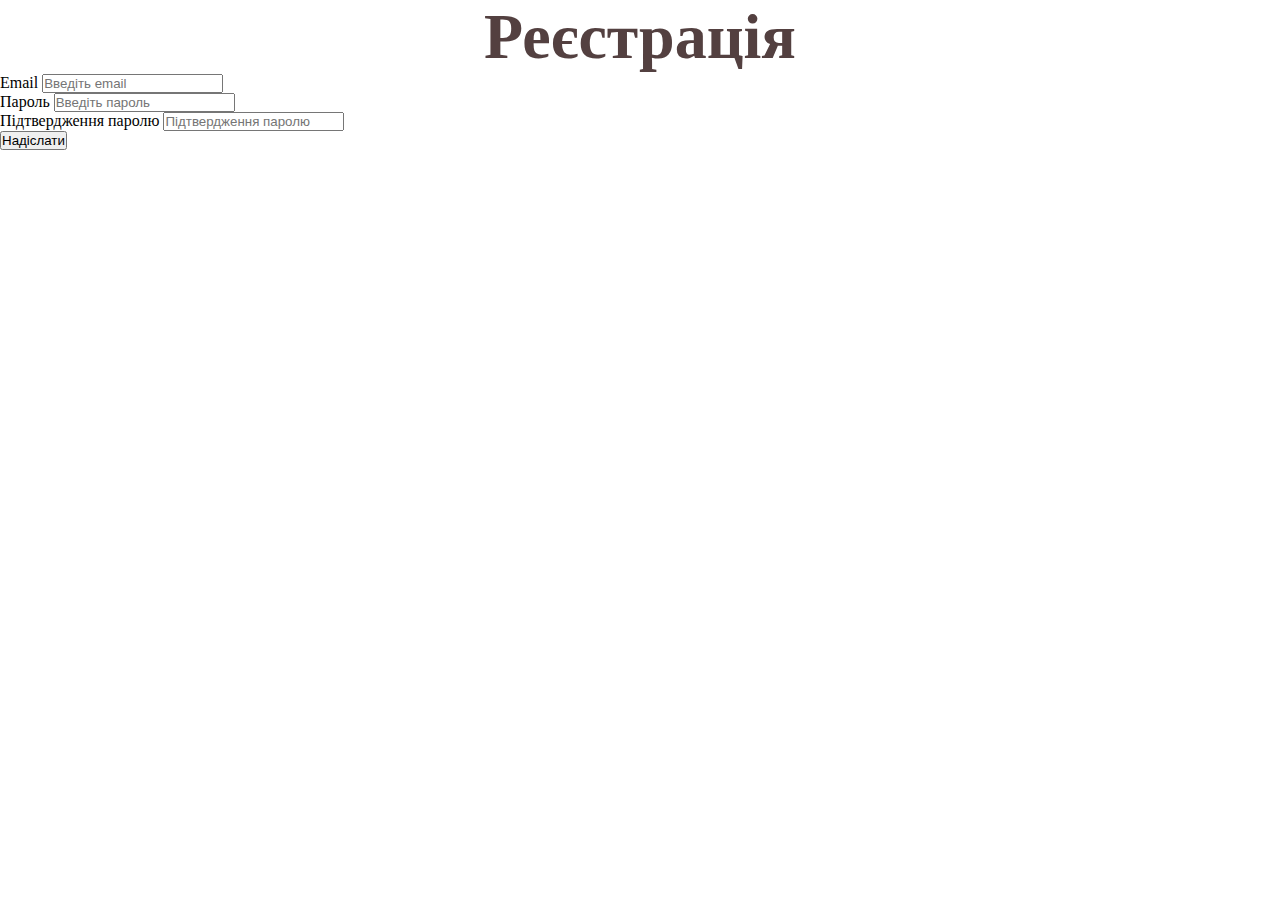
==== pages/index.html @ 6221297f "forms" ====
<!DOCTYPE html>
<html lang="en">

<head>
    <meta charset="UTF-8">
    <meta http-equiv="X-UA-Compatible" content="IE=edge">
    <meta name="viewport" content="width=device-width, initial-scale=1.0">
    <title>Lesson 6 Homework 7</title>
    <link rel="stylesheet" href="../style.css">
</head>

<body>
    <header>
    </header>
    <main>
        <section>
            <h1>Реєстрація</h1>
            <form action="https://fom.in.ua/echo" method="post">
                <p>
                    <label> Email
                        <input type="email" name="email" placeholder="Введіть email" required>
                    </label>
                </p>
                <p>
                    <label> Пароль
                        <input type="password" name="password" placeholder="Введіть пароль" required>
                    </label>
                </p>
                <p>
                    <label> Підтвердження паролю
                        <input type="password" name="password check" placeholder="Підтвердження паролю" required>
                    </label>
                </p>
                <p>
                    <button type="submit">Надіслати</button>
                </p>
            </form>
        </section>
    </main>
    <footer></footer>
</body>

</html>
---- style.css ----
* {
  margin: 0;
  padding: 0;
}

.wrapper {
  max-width: 1140px;
  background-color: #4e3333ae;
  margin-left: auto;
  margin-right: auto;
  padding-bottom: 10px;
}

.line {
  max-width: 1000px;
  background-color: #e6e6e6;
  margin-bottom: 15px;
  margin-left: auto;
  margin-right: auto;
}

.clearfix {
  clear: both;
}

.square > p {
  font-size: 64px;
  text-align: center;
  color: #ffffff;
  margin-top: 30%;
}

.small > p {
  font-size: 64px;
  text-align: center;
  color: #ffffff;
  margin-top: 10%;
}

h1 {
  font-size: 64px;
  text-align: center;
  color: #534040;
}

h2 {
  font-size: 48px;
  text-align: center;
  color: #ffffff;
}

.square {
  width: 200px;
  height: 200px;
  background: #fc8f8f;
  align-items: center;
  display: inline-block;
}

.small {
  width: 100px;
  height: 100px;
  background: #fc8f8f;
  align-items: center;
  margin-left: 10px;
  display: inline-block;
}

.first {
  float: left;
}

.second {
  float: right;
}

.margin {
  margin-left: 10px;
}
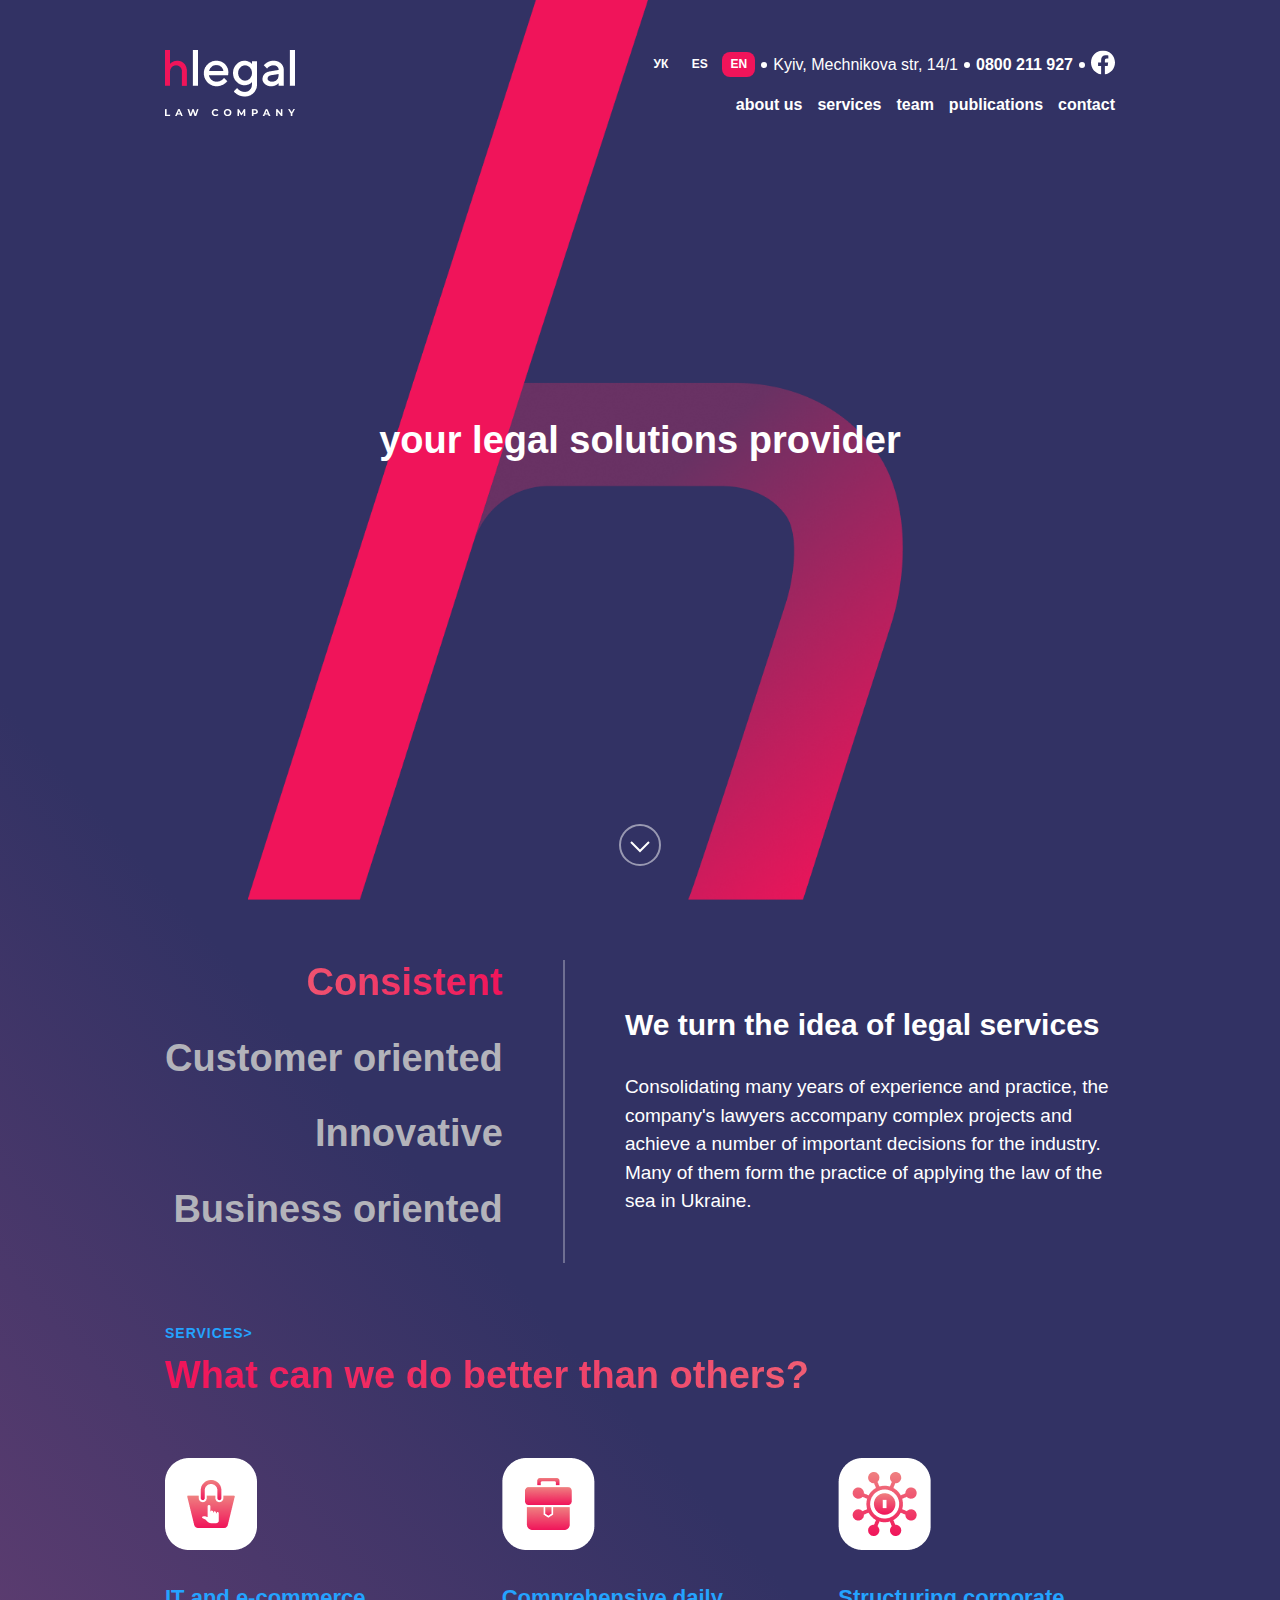
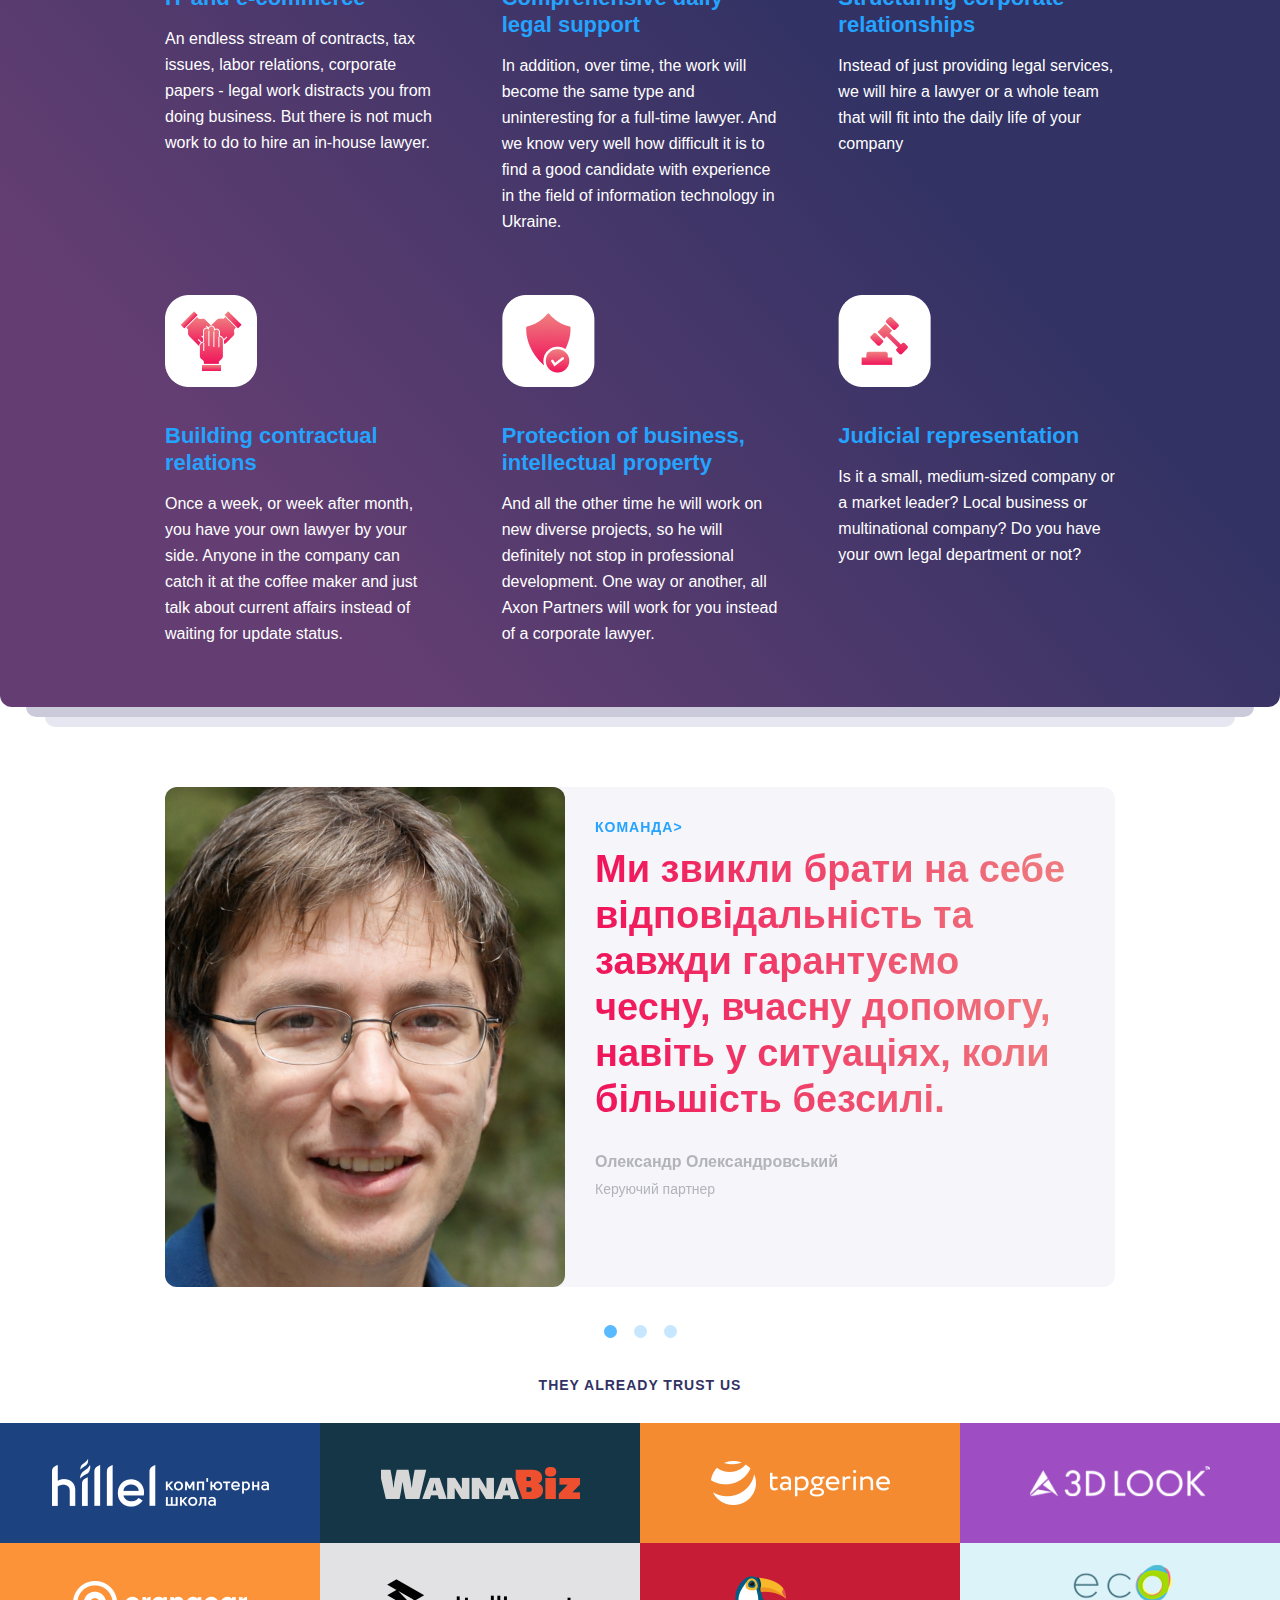
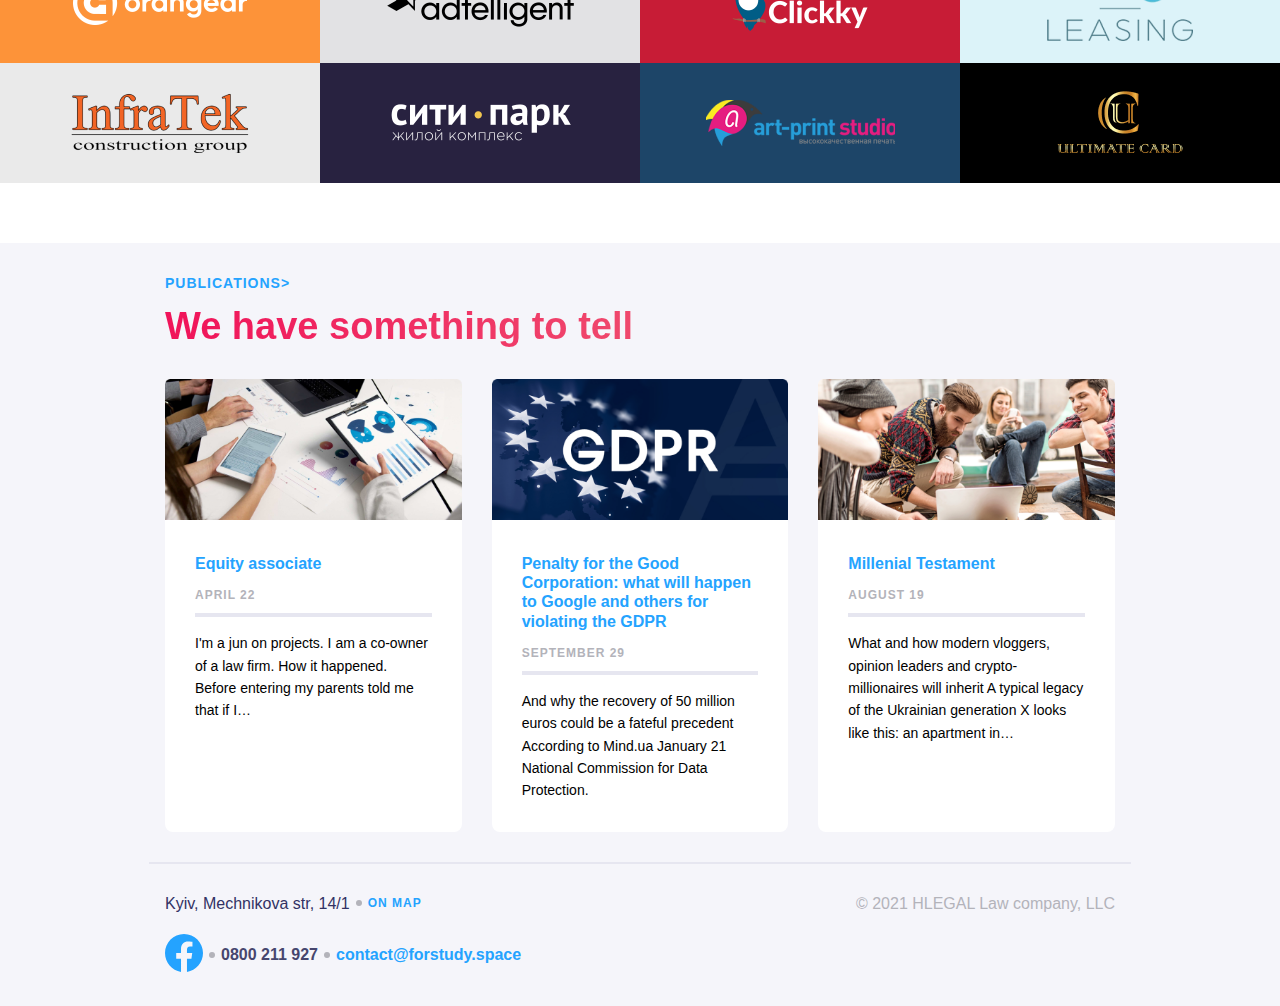
==== commit 9f35349f: "connect pages" ====
--- a/pages/index.html
+++ b/pages/index.html
@@ -5,39 +5,421 @@
     <meta charset="UTF-8">
     <meta http-equiv="X-UA-Compatible" content="IE=edge">
     <meta name="viewport" content="width=device-width, initial-scale=1.0">
-    <title>Lesson 6 Homework 7</title>
-    <link rel="stylesheet" href="../style.css">
+    <title>Homepage</title>
+    <link rel="stylesheet" href="../assets/slick-1.8.1/slick/slick.css">
+    <link rel="stylesheet" href="../assets/slick-1.8.1/slick/slick-theme.css">
+    <link rel="stylesheet" href="../fonts/fonts.css">
+    <link rel="stylesheet" href="../styles/style.css">
+    <link rel="stylesheet" href="../media/media.css">
+    <script>
+        function scrollToElem(elem) {
+            event.preventDefault()
+            const target = document.querySelector(elem.hash)
+            window.scrollTo({
+                top: target.offsetTop,
+                behavior: "smooth"
+            })
+        }
+    </script>
 </head>
 
 <body>
-    <header>
-    </header>
+    <div class="gradient_wrapper">
+
+        <div class="header_fix">
+            <header class="container header">
+                <div class="head_left">
+                    <div class="head_logo">
+                        <img src="../images/logo_white.png" alt="logo">
+                        <!-- <img src="./images/slash.png" alt="slash">
+                <p class="page_name">contact</p> -->
+                    </div>
+                    <img src="../images/LAWCOMPANY_white.png" alt="lawcompany">
+                </div>
+                <div class="head_right">
+                    <div class="contact_stroke">
+                        <div class="lang">
+                            <p>УК</p>
+                        </div>
+                        <div class="lang">
+                            <p>ES</p>
+                        </div>
+                        <div class="lang">
+                            <p class="active_lang">EN</p>
+                        </div>
+                        <div class="circle"></div>
+                        <p>Kyiv, Mechnikova str, 14/1</p>
+                        <div class="circle"></div>
+                        <a href="tel:0800211927" class="phone">0800 211 927</a>
+                        <div class="circle"></div>
+                        <p>
+                            <a href="#" class="facebook">
+                                <svg width="24" height="25" viewBox="0 0 24 25" fill="none"
+                                    xmlns="http://www.w3.org/2000/svg">
+                                    <g clip-path="url(#clip0_80116_2872)">
+                                        <path
+                                            d="M24 12.5733C24 5.90541 18.6274 0.5 12 0.5C5.37258 0.5 0 5.90541 0 12.5733C0 18.5995 4.38823 23.5943 10.125 24.5V16.0633H7.07813V12.5733H10.125V9.91343C10.125 6.88755 11.9165 5.21615 14.6576 5.21615C15.9705 5.21615 17.3438 5.45195 17.3438 5.45195V8.42313H15.8306C14.3399 8.42313 13.875 9.35379 13.875 10.3086V12.5733H17.2031L16.6711 16.0633H13.875V24.5C19.6118 23.5943 24 18.5995 24 12.5733Z"
+                                            fill="#B3B3BA" />
+                                    </g>
+                                    <defs>
+                                        <clipPath id="clip0_80116_2872">
+                                            <rect width="24" height="24" fill="white" transform="translate(0 0.5)" />
+                                        </clipPath>
+                                    </defs>
+                                </svg>
+                            </a>
+                        </p>
+                    </div>
+                    <div class="head_left_hidden">
+                        <div class="head_logo">
+                            <img src="../images/logo_white.png" alt="logo">
+                            <!-- <img src="./images/slash.png" alt="slash"> -->
+                            <!-- <h1 class="page_name">contact</h1> -->
+                        </div>
+                        <img src="../images/LAWCOMPANY_white.png" alt="lawcompany">
+                    </div>
+                    <nav class="nav">
+                        <ul class="nav_ul">
+                            <li>
+                                <a href="#" class="nav_li_main">about us</a>
+                            </li>
+                            <li>
+                                <a href="../pages/services_page.html" class="nav_li_main">services</a>
+                            </li>
+                            <li>
+                                <a href="../pages/team_page.html" class="nav_li_main">team</a>
+                            </li>
+                            <li>
+                                <a href="#" class="nav_li_main">publications</a>
+                            </li>
+                            <li>
+                                <a href="../pages/contact_page.html" class="nav_li_main">contact</a>
+                            </li>
+                        </ul>
+                    </nav>
+                </div>
+            </header>
+        </div>
+        <section class="mobile_header">
+            <div class="halftransparent">
+                <div class="flex_head container">
+                    <div class="contact_stroke">
+                        <div class="lang">
+                            <p>УК</p>
+                        </div>
+                        <div class="lang">
+                            <p>ES</p>
+                        </div>
+                        <div class="lang">
+                            <p class="active_lang">EN</p>
+                        </div>
+                    </div>
+                    <a href="tel:0800211927" class="phone">0800 211 927</a>
+                </div>
+            </div>
+            <div class="second_mob_head container">
+                <div class="head_left_hidden">
+                    <div class="head_logo">
+                        <img src="../images/logo_white.png" alt="logo">
+                        <!-- <img src="./images/slash.png" alt="slash" class="slash">
+                    <p class="page_name">contact</p> -->
+                    </div>
+                    <img src="../images/LAWCOMPANY_white.png" alt="lawcompany" class="lawcompany">
+                </div>
+                <div class="burger_container">
+                    <input class="check" type="checkbox">
+                    <p class="burger">
+                        <span></span>
+                        <span></span>
+                        <span></span>
+                        <span></span>
+                    </p>
+                    <nav class="nav_burger">
+                        <ul>
+                            <li><a href="#" class="nav_link_burger">about us</a></li>
+                            <li><a href="../pages/services_page.html" class="nav_link_burger">services</a></li>
+                            <li><a href="../pages/team_page.html" class="nav_link_burger">team</a></li>
+                            <li><a href="#" class="nav_link_burger">publications</a></li>
+                            <li><a href="../pages/contact_page.html" class="nav_link_burger">contact</a></li>
+                        </ul>
+                    </nav>
+                </div>
+            </div>
+        </section>
+        <div class="first_section">
+            <h1 class="homepage_h1">your legal solutions provider</h1>
+            <a href="#tabs" onclick="scrollToElem(this)" class="downscroll">
+                <svg width="42" height="42" viewBox="0 0 42 42" fill="none" xmlns="http://www.w3.org/2000/svg">
+                    <g clip-path="url(#clip0_22728_11340)">
+                        <circle opacity="0.5" cx="21" cy="21" r="20" stroke="white" stroke-width="2" />
+                        <path d="M12 18L21 27L30 18" stroke="white" stroke-width="2" />
+                    </g>
+                    <defs>
+                        <clipPath id="clip0_22728_11340">
+                            <rect width="42" height="42" fill="white" />
+                        </clipPath>
+                    </defs>
+                </svg>
+            </a>
+        </div>
+        <div id="tabs" class="section_tabs">
+            <div class="container">
+                <div class="tabs_flex align-items-start">
+                    <div class="nav flex-column nav-pills me-3" id="v-pills-tab" role="tablist"
+                        aria-orientation="vertical">
+                        <button class="nav-link active" id="v-pills-home-tab" data-bs-toggle="pill"
+                            data-bs-target="#v-pills-home" type="button" role="tab" aria-controls="v-pills-home"
+                            aria-selected="true">Consistent</button>
+                        <button class="nav-link" id="v-pills-profile-tab" data-bs-toggle="pill"
+                            data-bs-target="#v-pills-profile" type="button" role="tab" aria-controls="v-pills-profile"
+                            aria-selected="false">Customer oriented</button>
+                        <button class="nav-link" id="v-pills-messages-tab" data-bs-toggle="pill"
+                            data-bs-target="#v-pills-messages" type="button" role="tab" aria-controls="v-pills-messages"
+                            aria-selected="false">Innovative</button>
+                        <button class="nav-link" id="v-pills-settings-tab" data-bs-toggle="pill"
+                            data-bs-target="#v-pills-settings" type="button" role="tab" aria-controls="v-pills-settings"
+                            aria-selected="false">Business oriented</button>
+                    </div>
+                    <div class="tabs_line"></div>
+                    <div class="tab-content" id="v-pills-tabContent">
+                        <div class="tab-pane fade show active" id="v-pills-home" role="tabpanel"
+                            aria-labelledby="v-pills-home-tab">
+                            <h2 class="h2_tabs">We turn the idea of legal services</h2>
+                            <p class="tabs_p">Consolidating many years of experience and practice, the company's lawyers
+                                accompany complex projects and achieve a number of important decisions for the industry.
+                                Many of them form the practice of applying the law of the sea in Ukraine.</p>
+                        </div>
+                        <div class="tab-pane fade" id="v-pills-profile" role="tabpanel"
+                            aria-labelledby="v-pills-profile-tab">
+                            <h2 class="h2_tabs">We are customer oriented</h2>
+                            <p class="tabs_p">Consolidating many years of experience and practice, the company's lawyers
+                                accompany complex projects and achieve a number of important decisions for the industry.
+                                Many of them form the practice of applying the law of the sea in Ukraine.</p>
+                        </div>
+                        <div class="tab-pane fade" id="v-pills-messages" role="tabpanel"
+                            aria-labelledby="v-pills-messages-tab">
+                            <h2 class="h2_tabs">We are innovative</h2>
+                            <p class="tabs_p">Consolidating many years of experience and practice, the company's lawyers
+                                accompany complex projects and achieve a number of important decisions for the industry.
+                                Many of them form the practice of applying the law of the sea in Ukraine.</p>
+                        </div>
+                        <div class="tab-pane fade" id="v-pills-settings" role="tabpanel"
+                            aria-labelledby="v-pills-settings-tab">
+                            <h2 class="h2_tabs">We are business oriented</h2>
+                            <p class="tabs_p">Consolidating many years of experience and practice, the company's lawyers
+                                accompany complex projects and achieve a number of important decisions for the industry.
+                                Many of them form the practice of applying the law of the sea in Ukraine.</p>
+                        </div>
+                    </div>
+                </div>
+            </div>
+        </div>
+        <div class="section_cards container">
+            <a href="../pages/services_page.html" class="services_link">services&#62;</a>
+            <h2 class="cards_common_title">What can we do better than others?</h2>
+            <div class="cards_flex">
+                <div class="product_card">
+                    <img src="../images/card_icon_1.png" alt="icon1" class="product_card_image">
+                    <h3 class="product_card_title">IT and e-commerce</h3>
+                    <p class="product_card_text">An endless stream of contracts, tax issues, labor relations, corporate
+                        papers - legal work distracts you from doing business. But there is not much work to do to hire
+                        an in-house lawyer.</p>
+                </div>
+                <div class="product_card">
+                    <img src="../images/card_icon_2.png" alt="icon2" class="product_card_image">
+                    <h3 class="product_card_title">Comprehensive daily legal support</h3>
+                    <p class="product_card_text">In addition, over time, the work will become the same type and
+                        uninteresting for a full-time lawyer. And we know very well how difficult it is to find a good
+                        candidate with experience in the field of information technology in Ukraine.</p>
+                </div>
+                <div class="product_card">
+                    <img src="../images/card_icon_3.png" alt="icon3" class="product_card_image">
+                    <h3 class="product_card_title">Structuring corporate relationships</h3>
+                    <p class="product_card_text">Instead of just providing legal services, we will hire a lawyer or a
+                        whole team that will fit into the daily life of your company</p>
+                </div>
+                <div class="product_card">
+                    <img src="../images/card_icon_4.png" alt="icon4" class="product_card_image">
+                    <h3 class="product_card_title">Building contractual relations</h3>
+                    <p class="product_card_text">Once a week, or week after month, you have your own lawyer by your
+                        side. Anyone in the company can catch it at the coffee maker and just talk about current affairs
+                        instead of waiting for update status.</p>
+                </div>
+                <div class="product_card">
+                    <img src="../images/card_icon_5.png" alt="icon5" class="product_card_image">
+                    <h3 class="product_card_title">Protection of business, intellectual property</h3>
+                    <p class="product_card_text">And all the other time he will work on new diverse projects, so he will
+                        definitely not stop in professional development. One way or another, all Axon Partners will work
+                        for you instead of a corporate lawyer.</p>
+                </div>
+                <div class="product_card">
+                    <img src="../images/card_icon_6.png" alt="icon6" class="product_card_image">
+                    <h3 class="product_card_title">Judicial representation</h3>
+                    <p class="product_card_text">Is it a small, medium-sized company or a market leader? Local business
+                        or multinational company? Do you have your own legal department or not?</p>
+                </div>
+            </div>
+        </div>
+    </div>
+    <div class="gray_underlevel1"></div>
+    <div class="gray_underlevel2"></div>
+
+
     <main>
+
         <section>
-            <h1>Реєстрація</h1>
-            <form action="https://fom.in.ua/echo" method="post">
-                <p>
-                    <label> Email
-                        <input type="email" name="email" placeholder="Введіть email" required>
-                    </label>
-                </p>
-                <p>
-                    <label> Пароль
-                        <input type="password" name="password" placeholder="Введіть пароль" required>
-                    </label>
-                </p>
-                <p>
-                    <label> Підтвердження паролю
-                        <input type="password" name="password check" placeholder="Підтвердження паролю" required>
-                    </label>
-                </p>
-                <p>
-                    <button type="submit">Надіслати</button>
-                </p>
-            </form>
+            <div id="slider" class="slick_slider container">
+                <div class="slider_flex">
+                    <img src="../images/Team-1.png" alt="team1" class="slider_image">
+                    <div class="slider_right">
+                        <a href="./team_page.html" class="services_link">команда&#62;</a>
+                        <h2 class="cards_common_title">Ми звикли брати на себе відповідальність та завжди гарантуємо
+                            чесну, вчасну допомогу, навіть у ситуаціях, коли більшість безсилі.</h2>
+                        <p class="team_name">Олександр Олександровський</p>
+                        <p class="team_position">Керуючий партнер</p>
+                    </div>
+                </div>
+                <div class="slider_flex">
+                    <img src="../images/Team-5.png" alt="team5" class="slider_image">
+                    <div class="slider_right">
+                        <a href="./team_page.html" class="services_link">команда&#62;</a>
+                        <h2 class="cards_common_title">Ми звикли брати на себе відповідальність та завжди гарантуємо
+                            чесну, вчасну допомогу, навіть у ситуаціях, коли більшість безсилі.</h2>
+                        <p class="team_name">Оксана Кобзар</p>
+                        <p class="team_position">Юрист, партнер-співласник</p>
+                    </div>
+                </div>
+                <div class="slider_flex">
+                    <img src="../images/Team-2.png" alt="team2" class="slider_image">
+                    <div class="slider_right">
+                        <a href="./team_page.html" class="services_link">команда&#62;</a>
+                        <h2 class="cards_common_title">Ми звикли брати на себе відповідальність та завжди гарантуємо
+                            чесну, вчасну допомогу, навіть у ситуаціях, коли більшість безсилі.</h2>
+                        <p class="team_name">Євген Патриков</p>
+                        <p class="team_position">Фінансовий директор</p>
+                    </div>
+                </div>
+            </div>
+        </section>
+        <section class="brands_section">
+            <p class="brand_title">they already trust us</p>
+            <div class="brand_cards">
+                <div class="brand_card card_1">
+                    <img src="../images/brand1.png" alt="brand1" class="brand_image">
+                </div>
+                <div class="brand_card card_2">
+                    <img src="../images/brand2.png" alt="brand2" class="brand_image">
+                </div>
+                <div class="brand_card card_3">
+                    <img src="../images/brand3.png" alt="brand3" class="brand_image">
+                </div>
+                <div class="brand_card card_4">
+                    <img src="../images/brand4.png" alt="brand4" class="brand_image">
+                </div>
+                <div class="brand_card card_5">
+                    <img src="../images/brand5.png" alt="brand5" class="brand_image">
+                </div>
+                <div class="brand_card card_6">
+                    <img src="../images/brand6.png" alt="brand6" class="brand_image">
+                </div>
+                <div class="brand_card card_7">
+                    <img src="../images/brand7.png" alt="brand7" class="brand_image">
+                </div>
+                <div class="brand_card card_8">
+                    <img src="../images/brand8.png" alt="brand8" class="brand_image">
+                </div>
+                <div class="brand_card card_9">
+                    <img src="../images/brand9.png" alt="brand9" class="brand_image">
+                </div>
+                <div class="brand_card card_10">
+                    <img src="../images/brand10.png" alt="brand10" class="brand_image">
+                </div>
+                <div class="brand_card card_11">
+                    <img src="../images/brand11.png" alt="brand11" class="brand_image">
+                </div>
+                <div class="brand_card card_12">
+                    <img src="../images/brand12.png" alt="brand12" class="brand_image">
+                </div>
+            </div>
+        </section>
+        <section class="gray_background">
+            <div class="container gray_bottom_border">
+                <a href="" class="services_link">publications&#62;</a>
+                <h2 class="cards_common_title">We have something to tell</h2>
+                <div class="publications_grid">
+                    <div class="publication_card">
+                        <img src="../images/Cover1.png" alt="cover1" class="publication_image">
+                        <div class="publ_bottom">
+                            <h4 class="publ_title">Equity associate</h4>
+                            <p class="publ_date">april 22</p>
+                            <div class="publ_line"></div>
+                            <p class="publ_text">I'm a jun on projects. I am a co-owner of a law firm. How it happened.
+                                Before entering my parents told me that if I…</p>
+                        </div>
+                    </div>
+                    <div class="publication_card">
+                        <img src="../images/Cover2.png" alt="cover2" class="publication_image">
+                        <div class="publ_bottom">
+                            <h4 class="publ_title">Penalty for the Good Corporation: what will happen to Google and
+                                others
+                                for violating the GDPR</h4>
+                            <p class="publ_date">september 29</p>
+                            <div class="publ_line"></div>
+                            <p class="publ_text">And why the recovery of 50 million euros could be a fateful precedent
+                                According to Mind.ua January 21 National Commission for Data Protection.</p>
+                        </div>
+                    </div>
+                    <div class="publication_card card3">
+                        <img src="../images/Cover3.png" alt="cover3" class="publication_image">
+                        <div class="publ_bottom">
+                            <h4 class="publ_title">Millenial Testament</h4>
+                            <p class="publ_date">august 19</p>
+                            <div class="publ_line"></div>
+                            <p class="publ_text">What and how modern vloggers, opinion leaders and crypto-millionaires
+                                will
+                                inherit A typical legacy of the Ukrainian generation X looks like this: an apartment in…
+                            </p>
+                        </div>
+                    </div>
+                </div>
+            </div>
         </section>
     </main>
-    <footer></footer>
+    <footer class="gray">
+        <div class="container footer_flex">
+            <div class="footer_left">
+                <div class="footer_stroke">
+                    <p>Kyiv, Mechnikova str, 14/1</p>
+                    <div class="circle footer_gray"></div>
+                    <p class="onmap">on map</p>
+                </div>
+                <div class="facebook_stroke">
+                    <a href="#" class="footer_face">
+                        <svg width="38" height="38" viewBox="0 0 38 38" fill="none" xmlns="http://www.w3.org/2000/svg">
+                            <path
+                                d="M38 19.1161C38 8.55857 29.4934 0 19 0C8.50658 0 0 8.55857 0 19.1161C0 28.6575 6.94803 36.5659 16.0312 38V24.6419H11.207V19.1161H16.0312V14.9046C16.0312 10.1136 18.8678 7.46723 23.2078 7.46723C25.2866 7.46723 27.4609 7.84059 27.4609 7.84059V12.545H25.0651C22.7048 12.545 21.9688 14.0185 21.9688 15.5302V19.1161H27.2383L26.3959 24.6419H21.9688V38C31.052 36.5659 38 28.6575 38 19.1161Z"
+                                fill="#24A3FF" />
+                        </svg>
+                    </a>
+                    <div class="circle footer_gray"></div>
+                    <a href="tel:0800211927" class="phone_footer">0800 211 927</a>
+                    <div class="circle footer_gray"></div>
+                    <a href="mailto:contact@forstudy.space" class="phone_footer mail">contact@forstudy.space</a>
+                </div>
+            </div>
+            <div class="footer_right">
+                <p class="gray_font">© 2021 HLEGAL Law company, LLC</p>
+            </div>
+        </div>
+
+    </footer>
+    <script src="https://cdn.jsdelivr.net/npm/bootstrap@5.0.2/dist/js/bootstrap.bundle.min.js"
+        integrity="sha384-MrcW6ZMFYlzcLA8Nl+NtUVF0sA7MsXsP1UyJoMp4YLEuNSfAP+JcXn/tWtIaxVXM"
+        crossorigin="anonymous"></script>
+    <script src="../js/jquery-3.6.3.min.js"></script>
+    <script src="../assets/slick-1.8.1/slick/slick.min.js"></script>
+    <script src="../js/script.js"></script>
+
 </body>
 
 </html>--- a/fonts/fonts.css
+++ b/fonts/fonts.css
@@ -0,0 +1 @@
+@import url(./font.css);--- a/styles/style.css
+++ b/styles/style.css
@@ -0,0 +1,738 @@
+* {
+  margin: 0;
+  padding: 0;
+  box-sizing: border-box;
+}
+
+html {
+  background-color: #ffffff;
+  font-family: "Montserrat", sans-serif;
+  font-weight: 400;
+  font-size: 16px;
+  line-height: 1.2;
+  color: white;
+}
+
+.container {
+  width: 100%;
+  max-width: calc(1320px + 2rem);
+  padding-left: 1rem;
+  padding-right: 1rem;
+  margin-right: auto;
+  margin-left: auto;
+}
+
+li {
+  list-style-type: none;
+}
+
+form {
+  border: none;
+}
+
+input {
+  border: none;
+}
+
+fieldset {
+  border: none;
+}
+
+textarea {
+  border: none;
+}
+
+/*--------------------------------------Header--------------------------------------*/
+
+.header {
+  padding-top: 50px;
+  display: flex;
+  justify-content: space-between;
+  position: absolute;
+  top: 0;
+  color: #ffffff;
+}
+
+.header_fix {
+  display: flex;
+  justify-content: center;
+}
+
+.head_left {
+  width: 100%;
+  max-width: 254px;
+}
+
+.head_left_hidden {
+  display: none;
+}
+
+.mobile_header {
+  position: absolute;
+  width: 100%;
+  display: none;
+}
+
+.halftransparent {
+  background: rgba(245, 245, 250, 0.2);
+}
+
+.circle {
+  background-color: white;
+  width: 6px;
+  height: 6px;
+  border-radius: 100%;
+}
+
+.contact_stroke {
+  display: flex;
+  align-items: center;
+  gap: 6px;
+}
+
+.facebook svg path {
+  fill: white;
+}
+
+.facebook:hover svg path {
+  fill: #f0145a;
+  cursor: pointer;
+}
+
+.lang {
+  font-weight: 700;
+  font-size: 12px;
+  width: 33px;
+  height: 25px;
+  line-height: 25px;
+  text-align: center;
+}
+
+.active_lang {
+  background: #f0145a;
+  border-radius: 8px;
+  color: white;
+}
+
+.lang:hover {
+  background: #a5a5a7;
+  border-radius: 8px;
+  cursor: pointer;
+}
+
+.phone {
+  font-weight: 700;
+  color: white;
+  text-decoration: none;
+}
+
+.nav_ul {
+  display: flex;
+  justify-content: end;
+  gap: 15px;
+  font-weight: 700;
+  color: white;
+  margin-top: 16px;
+}
+
+.active_page {
+  color: #f0145a;
+  border-bottom: 2px solid #f0145a;
+}
+
+.nav_li_main {
+  font-weight: 700;
+  font-size: 16px;
+  line-height: 20px;
+  text-decoration: none;
+  text-align: right;
+  color: #ffffff;
+}
+
+.nav_li_main:hover {
+  border-bottom: 2px solid #ffffff;
+  cursor: pointer;
+}
+
+/*---------------------------------------------First screen----------------------------------------------*/
+
+.gradient_wrapper {
+  background: linear-gradient(
+    228.57deg,
+    #323264 11.93%,
+    #323264 57.17%,
+    #643e72 87.46%
+  );
+  border-radius: 0px 0px 12px 12px;
+  padding-bottom: 60px;
+  position: relative;
+}
+
+.first_section {
+  min-height: 100vh;
+  background: url(../images/Symbol.png) no-repeat center/contain;
+  display: flex;
+  flex-direction: column;
+  justify-content: flex-end;
+  align-items: center;
+  gap: 40vh;
+}
+
+.homepage_h1 {
+  font-weight: 700;
+  font-size: 38px;
+  /* text-align: center; */
+}
+
+.downscroll {
+  margin-bottom: 30px;
+}
+
+.downscroll:hover svg path,
+.downscroll:hover svg circle {
+  stroke: #f0145a;
+}
+
+/*------------------------------------------Tabs-----------------------------------------------*/
+
+.tab-pane {
+  display: none;
+}
+
+.tab-pane.active {
+  display: block;
+}
+
+.tabs_flex {
+  display: flex;
+  gap: 60px;
+  margin-top: 30px;
+  padding-top: 30px;
+  margin-bottom: 60px;
+}
+
+.tabs_line {
+  width: 4px;
+  height: 303px;
+  background: rgba(255, 255, 255, 0.3);
+}
+
+.flex-column {
+  display: flex;
+  flex-direction: column;
+  gap: 30px;
+}
+
+.nav-link {
+  font-weight: 700;
+  font-size: 38px;
+  line-height: 1.2;
+  text-align: right;
+  color: #b3b3ba;
+  background: transparent;
+  border: none;
+  white-space: nowrap;
+}
+
+.align-items-start {
+  align-self: flex-end;
+}
+
+.h2_tabs {
+  font-weight: 700;
+  font-size: 30px;
+  margin-bottom: 30px;
+}
+
+.tabs_p {
+  font-size: 19px;
+  line-height: 1.5;
+}
+
+.tab-content {
+  width: 100%;
+  max-width: 860px;
+  margin-top: auto;
+  margin-bottom: auto;
+}
+
+.nav-link:hover {
+  color: #f0145a;
+}
+
+.nav-link.active {
+  background: linear-gradient(90.13deg, #ef8080 0.84%, #f0145a 99.96%);
+  -webkit-background-clip: text;
+  -webkit-text-fill-color: transparent;
+  background-clip: text;
+}
+
+/*-------------------------------------------Product cards section-----------------------------------*/
+
+.services_link {
+  font-weight: 700;
+  font-size: 14px;
+  letter-spacing: 1px;
+  text-transform: uppercase;
+  text-decoration: none;
+  color: #24a3ff;
+}
+
+.services_link:hover {
+  color: #f0145a;
+}
+
+.cards_common_title {
+  font-weight: 700;
+  font-size: 38px;
+  line-height: 46px;
+  background: linear-gradient(90.13deg, #f0145a 0.84%, #ef8080 99.96%);
+  -webkit-background-clip: text;
+  -webkit-text-fill-color: transparent;
+  background-clip: text;
+  margin-top: 10px;
+}
+
+.product_card_title {
+  font-weight: 700;
+  font-size: 22px;
+  line-height: 27px;
+  color: #24a3ff;
+  margin-bottom: 15px;
+  align-self: stretch;
+}
+
+.product_card_text {
+  font-weight: 400;
+  font-size: 16px;
+  line-height: 26px;
+  color: #ffffff;
+}
+
+.cards_flex {
+  display: grid;
+  grid-template-columns: repeat(3, 1fr);
+  gap: 60px;
+  margin-top: 60px;
+}
+
+.product_card_image {
+  margin-bottom: 30px;
+}
+
+.gray_underlevel1 {
+  width: 100%;
+  max-width: 96vw;
+  height: 10px;
+  background: #cacadb;
+  border-radius: 0px 0px 12px 12px;
+  margin-right: auto;
+  margin-left: auto;
+}
+
+.gray_underlevel2 {
+  width: 100%;
+  max-width: 93vw;
+  height: 10px;
+  background: #e7e7f2;
+  border-radius: 0px 0px 12px 12px;
+  margin-right: auto;
+  margin-left: auto;
+}
+
+/*------------------------------------------Slider--------------------------------------*/
+
+.slider_flex {
+  display: flex !important;
+  justify-content: center;
+  margin-top: 60px;
+  margin-bottom: 30px;
+  background: #f5f5fa;
+  border-radius: 12px;
+  height: fit-content;
+}
+
+.slider_image {
+  width: 100%;
+  max-width: 400px;
+  height: 350px;
+  object-fit: cover;
+  border-radius: 12px;
+}
+
+.slider_right {
+  padding: 30px;
+}
+
+.team_name {
+  font-weight: 700;
+  font-size: 16px;
+  line-height: 20px;
+  color: #b3b3ba;
+  margin-top: 30px;
+  margin-bottom: 6px;
+}
+
+.team_position {
+  font-size: 14px;
+  line-height: 22px;
+  color: #b3b3ba;
+}
+
+.slick-dots li button:before {
+  font-size: 15px;
+  line-height: 20px;
+  width: 20px;
+  height: 20px;
+  opacity: 0.25;
+  color: #24a3ff;
+}
+
+.slick-dots li.slick-active button:before {
+  opacity: 0.75;
+  color: #24a3ff;
+}
+
+.slick-dots {
+  left: 0;
+}
+
+/*----------------------------------------------Brand cards----------------------------------------*/
+
+.brands_section {
+  max-width: 1720px;
+  /* width: 100%; */
+  margin-right: auto;
+  margin-left: auto;
+}
+
+.brand_title {
+  font-weight: 700;
+  font-size: 14px;
+  letter-spacing: 1px;
+  text-transform: uppercase;
+  color: #323264;
+  text-align: center;
+  margin-top: 60px;
+  margin-bottom: 30px;
+}
+
+.brand_cards {
+  display: grid;
+  grid-template-columns: repeat(4, 1fr);
+  margin-bottom: 60px;
+}
+
+.brand_card {
+  height: 120px;
+  display: flex;
+  justify-content: center;
+  align-items: center;
+}
+
+.card_1 {
+  background: #1c4280;
+}
+
+.card_2 {
+  background: #143646;
+}
+
+.card_3 {
+  background: linear-gradient(0deg, #f48b30, #f48b30), #f48b30;
+}
+
+.card_4 {
+  background: #9e4dc3;
+}
+
+.card_5 {
+  background: #fd9339;
+}
+
+.card_6 {
+  background: #e2e2e4;
+}
+
+.card_7 {
+  background: #c71c36;
+}
+
+.card_8 {
+  background: #dcf3f9;
+}
+
+.card_9 {
+  background: #eaeaea;
+}
+
+.card_10 {
+  background: #282240;
+}
+
+.card_11 {
+  background: #1d4568;
+}
+
+.card_12 {
+  background: #000000;
+}
+
+/*--------------------------------------------Publications section--------------------------------*/
+
+.gray_background {
+  background: #f5f5fa;
+  padding-top: 30px;
+}
+
+.publications_grid {
+  display: grid;
+  grid-template-columns: repeat(3, 1fr);
+  gap: 30px;
+  margin-top: 30px;
+  margin-bottom: 30px;
+}
+
+.publication_card {
+  background-color: white;
+  border-radius: 8px;
+}
+
+.publ_bottom {
+  padding: 30px;
+}
+
+.publication_image {
+  width: 100%;
+  object-fit: cover;
+}
+
+.publ_title {
+  font-weight: 700;
+  font-size: 16px;
+  color: #24a3ff;
+}
+
+.publ_date {
+  font-weight: 700;
+  font-size: 12px;
+  line-height: 15px;
+  letter-spacing: 1px;
+  text-transform: uppercase;
+  color: #b3b3ba;
+  margin-top: 15px;
+}
+
+.publ_line {
+  width: 100%;
+  height: 4px;
+  background: #e6e6f0;
+  margin-right: auto;
+  margin-left: auto;
+  margin-top: 10px;
+}
+
+.publ_text {
+  font-size: 14px;
+  line-height: 1.6;
+  color: #000000;
+  margin-top: 15px;
+}
+
+.gray_bottom_border {
+  border-bottom: 2px solid #e6e6f0;
+}
+
+/*---------------------------------------------------footer---------------------------------------*/
+
+.footer_flex {
+  display: flex;
+  justify-content: space-between;
+  padding-top: 30px;
+  padding-bottom: 30px;
+}
+
+.footer_gray {
+  background: #b3b3ba;
+}
+
+.gray_font {
+  color: #b3b3ba;
+}
+
+.gray {
+  background: #f5f5fa;
+}
+
+.footer_stroke {
+  display: flex;
+  align-items: center;
+  gap: 6px;
+  color: #323264;
+}
+
+.onmap {
+  font-weight: 700;
+  font-size: 12px;
+  letter-spacing: 1px;
+  text-transform: uppercase;
+  color: #24a3ff;
+}
+
+.facebook_stroke {
+  display: flex;
+  align-items: center;
+  gap: 6px;
+  margin-top: 21px;
+}
+
+.footer_face:hover svg path {
+  fill: #f0145a;
+  cursor: pointer;
+}
+
+.phone_footer {
+  color: #46466e;
+  text-decoration: none;
+  font-weight: 700;
+}
+
+.mail {
+  color: #24a3ff;
+}
+
+/*--------------------------------burger-------------------------------------*/
+
+.burger_container {
+  width: 100%;
+  max-width: 490px;
+  margin-left: auto;
+  margin-right: auto;
+  position: relative;
+}
+
+.check {
+  width: 25px;
+  height: 25px;
+  position: absolute;
+  right: 0;
+  bottom: 0;
+  z-index: 3;
+  opacity: 0;
+}
+
+.burger {
+  width: 25px;
+  height: 25px;
+  position: absolute;
+  right: 0;
+  bottom: 0;
+  z-index: 2;
+}
+
+.burger span {
+  display: inline-block;
+  width: 20px;
+  height: 3px;
+  background-color: #ffffff;
+  position: absolute;
+  left: 5px;
+  transition: all 0.3s linear;
+  opacity: 1;
+}
+
+.burger span:first-child {
+  top: 2px;
+}
+.burger span:nth-child(2) {
+  top: 10px;
+}
+.burger span:nth-child(3) {
+  top: 10px;
+}
+.burger span:last-child {
+  top: 18px;
+}
+
+.nav_burger {
+  display: block;
+  background-color: rgba(80, 80, 80, 0.85);
+  color: white;
+  font-size: 2rem;
+  position: fixed;
+  inset: 0;
+  z-index: -1;
+  opacity: 0;
+  transition: all 0.3s linear;
+}
+
+.nav_burger ul {
+  background: #ffffff;
+  border-radius: 12px 12px 0px 0px;
+  display: flex;
+  flex-direction: column;
+  gap: 1rem;
+  padding: 1rem;
+  margin: 10px;
+  transition: all 0.3s linear;
+  /* width: 100%; */
+  height: 100%;
+  transform: translateY(100%);
+}
+
+.check:checked ~ .nav_burger {
+  /* display: flex; */
+  z-index: 1;
+  background-color: #323264;
+  opacity: 1;
+}
+
+.check:checked ~ .nav_burger ul {
+  transform: translateY(0);
+}
+
+.check:checked ~ .burger span {
+  background-color: #ec6f5d;
+}
+
+.check:checked ~ .burger span:first-child {
+  top: -10px;
+  opacity: 0;
+}
+
+.check:checked ~ .burger span:nth-child(2) {
+  transform: rotate(45deg);
+}
+.check:checked ~ .burger span:nth-child(3) {
+  transform: rotate(-45deg);
+}
+.check:checked ~ .burger span:last-child {
+  top: 60px;
+  opacity: 0;
+}
+
+.nav_link_burger {
+  font-weight: 700;
+  font-size: 24px;
+  color: #24a3ff;
+  text-decoration: none;
+}
+
+.nav_burger li {
+  background: #f5f5fa;
+  border-radius: 12px;
+  text-align: center;
+}
+
+.nav_burger ul {
+  margin-top: 45px;
+  padding-top: 50px;
+}
+
+.current {
+  color: #f0145a;
+}
+
+.nav_burger li:hover {
+  background: #e6e6f0;
+}
--- a/media/media.css
+++ b/media/media.css
@@ -0,0 +1,233 @@
+/* @media (max-width: 2000px) {
+  .brands_section{
+    max-width: calc(1320px + 2rem);
+    padding-left: 1rem;
+    padding-right: 1rem;
+  }
+} */
+
+@media (max-width: 1430px) {
+  .container {
+    max-width: calc(950px + 2rem);
+    padding-left: 1rem;
+    padding-right: 1rem;
+  }
+
+  .slider_image {
+    height: 500px;
+  }
+}
+
+@media (max-width: 1060px) {
+  .container {
+    max-width: calc(730px + 2rem);
+    padding-left: 1rem;
+    padding-right: 1rem;
+  }
+
+  .header {
+    display: block;
+    position: absolute;
+    top: 0;
+    color: #ffffff;
+  }
+
+  .head_left {
+    display: none;
+  }
+
+  .head_left_hidden {
+    display: block;
+    margin-top: 30px;
+    margin-bottom: 30px;
+  }
+
+  .nav_ul {
+    justify-content: flex-start;
+  }
+
+  .cards_flex {
+    grid-template-columns: repeat(2, 1fr);
+  }
+
+  .slider_flex {
+    flex-direction: column;
+  }
+
+  .slider_image {
+    max-width: 730px;
+  }
+
+  .brand_cards {
+    grid-template-columns: repeat(3, 1fr);
+  }
+
+  .publications_grid {
+    display: grid;
+    grid-template-columns: 1fr 1fr;
+  }
+
+  .card3 {
+    grid-column-start: 1;
+    grid-column-end: 3;
+  }
+
+  .publication_image {
+    max-width: 730px;
+    width: 100%;
+    object-fit: cover;
+  }
+
+  .footer_flex {
+    flex-direction: column;
+    align-items: center;
+    gap: 30px;
+  }
+
+  .first_section {
+    background-size: cover;
+  }
+
+  .nav-pills {
+    flex-direction: row;
+    overflow-x: auto;
+  }
+
+  .nav-pills::-webkit-scrollbar {
+    display: none;
+  }
+
+  .nav-pills {
+    -ms-overflow-style: none;
+    scrollbar-width: none;
+  }
+
+  .tabs_flex {
+    flex-direction: column;
+  }
+
+  .tabs_line {
+    width: 100%;
+    max-width: 800px;
+    height: 4px;
+  }
+
+  .nav-link {
+    text-align: left;
+  }
+}
+
+@media (max-width: 850px) {
+  .container {
+    max-width: calc(550px + 2rem);
+    padding-left: 1rem;
+    padding-right: 1rem;
+  }
+}
+
+@media (max-width: 660px) {
+  .container {
+    max-width: calc(500px + 2rem);
+    padding-left: 1rem;
+    padding-right: 1rem;
+  }
+
+  .header {
+    display: none;
+  }
+
+  .second_mob_head {
+    display: flex;
+    align-items: center;
+    height: 72px;
+  }
+
+  .head_logo {
+    width: 70px;
+    height: 28px;
+  }
+
+  .lawcompany {
+    width: 75px;
+    height: 5px;
+    margin-top: 25px;
+  }
+
+  .flex_head {
+    display: flex;
+    justify-content: space-between;
+    padding-top: 10px;
+    padding-bottom: 10px;
+    width: 100%;
+  }
+
+  .mobile_header {
+    display: block;
+    position: absolute;
+    top: 0;
+    color: #ffffff;
+  }
+
+  .check {
+    background-color: #ffffff;
+    color: #ffffff;
+  }
+
+  .footer_stroke {
+    display: block;
+    text-align: center;
+  }
+
+  .facebook_stroke {
+    display: block;
+    text-align: center;
+  }
+
+  .circle {
+    visibility: hidden;
+  }
+
+  .first_section {
+    min-height: initial;
+    aspect-ratio: 375/600;
+  }
+
+  .cards_flex {
+    grid-template-columns: repeat(1, 1fr);
+  }
+
+  .publications_grid {
+    display: block;
+  }
+
+  .publication_card {
+    margin-bottom: 30px;
+  }
+
+  .brand_cards {
+    grid-template-columns: repeat(1, 1fr);
+    height: 720px;
+    overflow-y: auto;
+  }
+
+  .brand_cards::-webkit-scrollbar {
+    display: none;
+  }
+
+  .brand_cards {
+    -ms-overflow-style: none;
+    scrollbar-width: none;
+  }
+
+  .homepage_h1 {
+    max-width: 300px;
+    text-align: center;
+  }
+}
+
+@media (max-width: 550px) {
+  .homepage_h1 {
+    position: relative;
+    top: 150px;
+  }
+}
